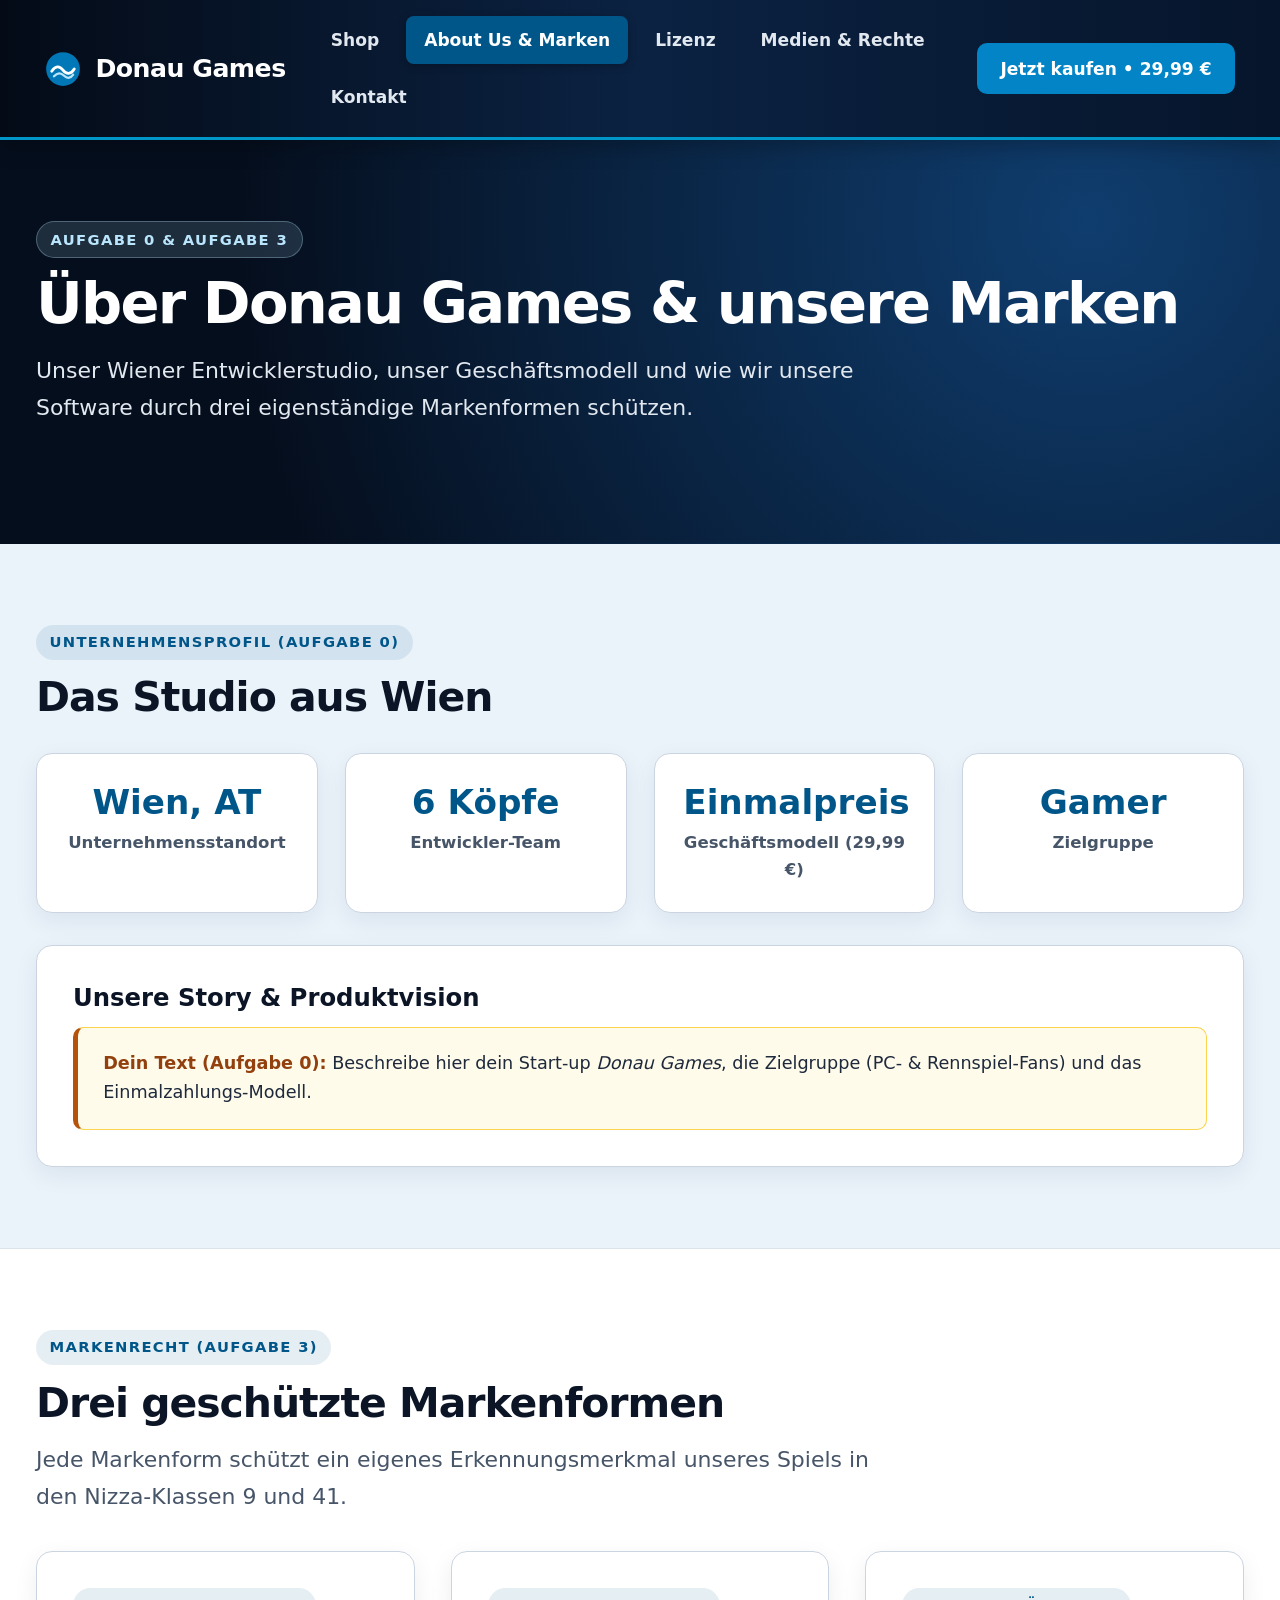
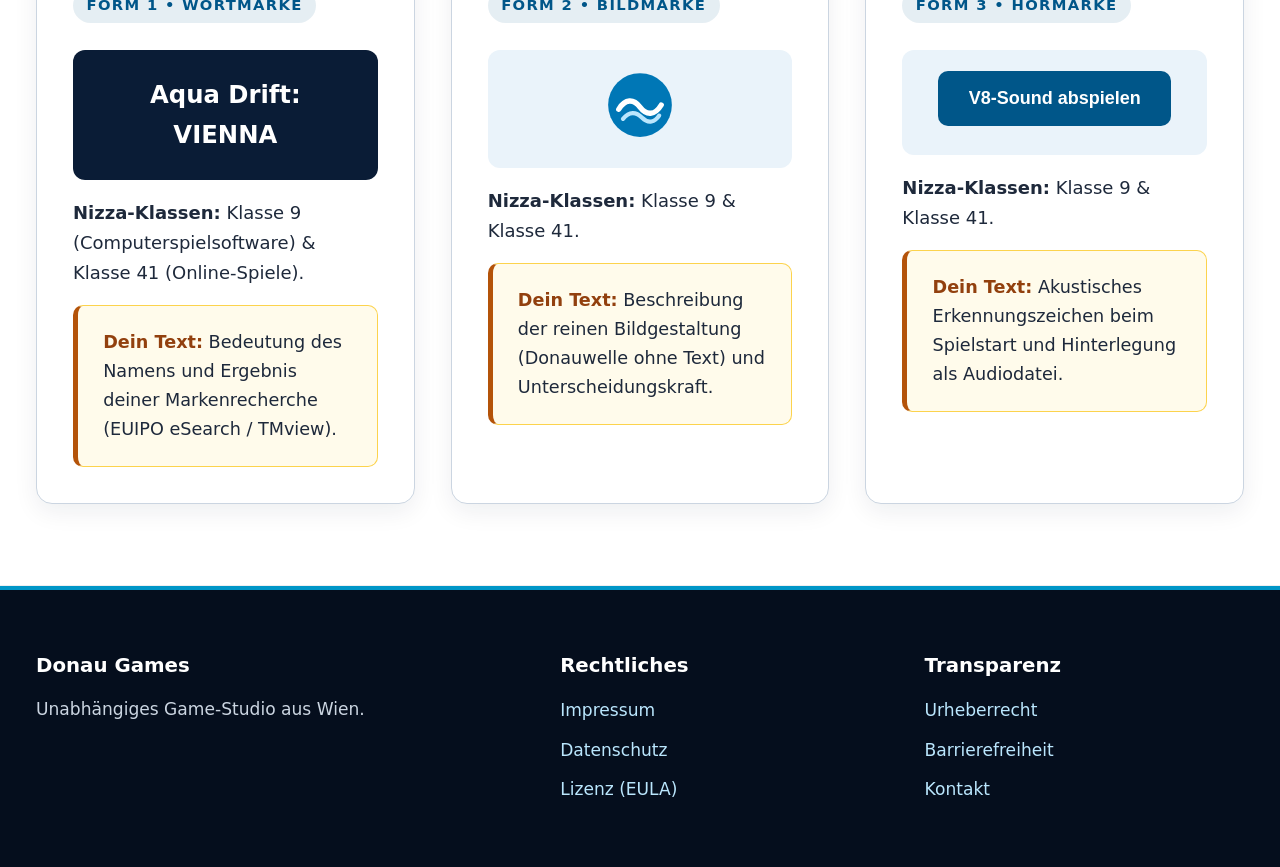
==== about.html @ ff4762a1 "Add files via upload" ====
<!DOCTYPE html>
<html lang="de">
<head>
    <meta charset="UTF-8">
    <meta name="viewport" content="width=device-width, initial-scale=1.0">
    <title>About Us & Marken – Donau Games</title>
    <link rel="stylesheet" href="style.css">
</head>
<body>
<a href="#main-content" class="skip-link">Direkt zum Hauptinhalt springen</a>

<header class="navbar">
    <div class="navbar-bar">
        <a href="index.html" class="brand">
            <svg width="36" height="36" viewBox="0 0 64 64" fill="none" aria-hidden="true"><circle cx="32" cy="32" r="30" fill="#0077b6"/><path d="M12 36C18 26 26 26 32 34C38 42 46 42 52 32" stroke="#ffffff" stroke-width="5" stroke-linecap="round"/><path d="M16 45C22 38 28 38 34 44C40 50 46 48 50 42" stroke="#bae6fd" stroke-width="4" stroke-linecap="round"/></svg>
            <span>Donau Games</span>
        </a>
        <nav aria-label="Hauptnavigation">
            <ul class="nav-menu">
                <li><a href="index.html">Shop</a></li>
                <li><a href="about.html" aria-current="page">About Us & Marken</a></li>
                <li><a href="lizenz.html">Lizenz</a></li>
                <li><a href="urheberrecht.html">Medien & Rechte</a></li>
                <li><a href="kontakt.html">Kontakt</a></li>
            </ul>
        </nav>
        <a href="index.html#checkout" class="nav-cta">Jetzt kaufen • 29,99 €</a>
    </div>
</header>

<main id="main-content">
    <!-- Band 1: Dunkler Kopfbereich -->
    <section class="band band-dark">
        <div class="inner">
            <span class="kicker">Aufgabe 0 & Aufgabe 3</span>
            <h1>Über Donau Games & unsere Marken</h1>
            <p class="lead">Unser Wiener Entwicklerstudio, unser Geschäftsmodell und wie wir unsere Software durch drei eigenständige Markenformen schützen.</p>
        </div>
    </section>

    <!-- Band 2: Eisblaues Studio-Profil -->
    <section class="band band-ice">
        <div class="inner">
            <span class="kicker">Unternehmensprofil (Aufgabe 0)</span>
            <h2>Das Studio aus Wien</h2>
            <div class="grid-4" style="margin: 1.75rem 0;">
                <div class="stat-card"><div class="stat-value">Wien, AT</div><div class="stat-label">Unternehmensstandort</div></div>
                <div class="stat-card"><div class="stat-value">6 Köpfe</div><div class="stat-label">Entwickler-Team</div></div>
                <div class="stat-card"><div class="stat-value">Einmalpreis</div><div class="stat-label">Geschäftsmodell (29,99 €)</div></div>
                <div class="stat-card"><div class="stat-value">Gamer</div><div class="stat-label">Zielgruppe</div></div>
            </div>
            <div class="card">
                <h3>Unsere Story & Produktvision</h3>
                <div class="legal-todo">
                    <strong>Dein Text (Aufgabe 0):</strong> Beschreibe hier dein Start-up <em>Donau Games</em>, die Zielgruppe (PC- & Rennspiel-Fans) und das Einmalzahlungs-Modell.
                </div>
            </div>
        </div>
    </section>

    <!-- Band 3: Weißer Marken-Showcase -->
    <section class="band band-white">
        <div class="inner">
            <span class="kicker">Markenrecht (Aufgabe 3)</span>
            <h2>Drei geschützte Markenformen</h2>
            <p class="lead">Jede Markenform schützt ein eigenes Erkennungsmerkmal unseres Spiels in den Nizza-Klassen 9 und 41.</p>

            <div class="grid-3">
                <article class="card">
                    <span class="kicker">Form 1 • Wortmarke</span>
                    <div style="background: var(--navy-900); color: #ffffff; padding: 1.4rem; border-radius: 12px; text-align: center; margin: 0.75rem 0 1rem;">
                        <strong style="font-size: 1.35rem;">Aqua Drift: VIENNA</strong>
                    </div>
                    <p><strong>Nizza-Klassen:</strong> Klasse 9 (Computerspielsoftware) & Klasse 41 (Online-Spiele).</p>
                    <div class="legal-todo"><strong>Dein Text:</strong> Bedeutung des Namens und Ergebnis deiner Markenrecherche (EUIPO eSearch / TMview).</div>
                </article>

                <article class="card">
                    <span class="kicker">Form 2 • Bildmarke</span>
                    <div style="background: var(--band-ice); padding: 1.15rem; border-radius: 12px; text-align: center; margin: 0.75rem 0 1rem;">
                        <svg width="68" height="68" viewBox="0 0 64 64" fill="none" role="img" aria-label="Bildmarke: Stilisierte blaue Welle">
                            <circle cx="32" cy="32" r="30" fill="#0077b6"/>
                            <path d="M12 36C18 26 26 26 32 34C38 42 46 42 52 32" stroke="#ffffff" stroke-width="5" stroke-linecap="round"/>
                            <path d="M16 45C22 38 28 38 34 44C40 50 46 48 50 42" stroke="#bae6fd" stroke-width="4" stroke-linecap="round"/>
                        </svg>
                    </div>
                    <p><strong>Nizza-Klassen:</strong> Klasse 9 & Klasse 41.</p>
                    <div class="legal-todo"><strong>Dein Text:</strong> Beschreibung der reinen Bildgestaltung (Donauwelle ohne Text) und Unterscheidungskraft.</div>
                </article>

                <article class="card">
                    <span class="kicker">Form 3 • Hörmarke</span>
                    <div style="background: var(--band-ice); padding: 1.15rem; border-radius: 12px; text-align: center; margin: 0.75rem 0 1rem;">
                        <button type="button" class="btn" onclick="playV8Sound()">V8-Sound abspielen</button>
                        <p id="sound-status" aria-live="polite" style="font-size: 0.85rem; margin: 0.45rem 0 0;"></p>
                    </div>
                    <p><strong>Nizza-Klassen:</strong> Klasse 9 & Klasse 41.</p>
                    <div class="legal-todo"><strong>Dein Text:</strong> Akustisches Erkennungszeichen beim Spielstart und Hinterlegung als Audiodatei.</div>
                </article>
            </div>
        </div>
    </section>
</main>

<footer>
    <div class="footer-grid">
        <div><h3>Donau Games</h3><p style="font-size: 0.95rem; margin: 0;">Unabhängiges Game-Studio aus Wien.</p></div>
        <div><h3>Rechtliches</h3><ul><li><a href="impressum.html">Impressum</a></li><li><a href="datenschutz.html">Datenschutz</a></li><li><a href="lizenz.html">Lizenz (EULA)</a></li></ul></div>
        <div><h3>Transparenz</h3><ul><li><a href="urheberrecht.html">Urheberrecht</a></li><li><a href="barrierefreiheit.html">Barrierefreiheit</a></li><li><a href="kontakt.html">Kontakt</a></li></ul></div>
    </div>
</footer>
<script src="script.js"></script>
</body>
</html>
---- style.css ----
:root {
  --navy-950: #050e1d;
  --navy-900: #0a1c36;
  --navy-800: #112d54;
  --primary: #005689;          /* WCAG AA konform (> 7:1 Kontrast) */
  --primary-dark: #003b5e;
  --accent-cyan: #0096c7;
  --gold: #d97706;

  /* Farbige Sektions-Hintergründe für klare visuelle Trennung */
  --band-white: #ffffff;
  --band-ice: #eaf3fa;
  --band-slate: #f1f5f9;
  --band-warm: #fef9ee;



  --text-dark: #0b1526;
  --text-body: #1e293b;
  --text-muted: #475569;
  --border: #cbd5e1;
  --radius-md: 16px;
  --radius-lg: 22px;
  --shadow-card: 0 8px 24px rgba(10, 28, 54, 0.07);
}

* {
  box-sizing: border-box;
}

html {
  scroll-behavior: smooth;
  font-size: 18px; /* Deutlich größere, angenehmere Basisschrift */
}

body {
  margin: 0;
  font-family: system-ui, -apple-system, "Segoe UI", Roboto, Helvetica, Arial, sans-serif;
  background-color: var(--band-white);
  color: var(--text-body);
  line-height: 1.65;
  overflow-x: hidden;
}

/* Skip Link (WCAG 2.4.1) */
.skip-link {
  position: absolute;
  top: -120px;
  left: 1rem;
  background: var(--gold);
  color: #ffffff;
  padding: 0.8rem 1.3rem;
  border-radius: 8px;
  font-weight: 700;
  text-decoration: none;
  z-index: 2000;
}
.skip-link:focus {
  top: 1rem;
}

a:focus, button:focus, input:focus, textarea:focus, select:focus {
  outline: 3px solid var(--gold);
  outline-offset: 3px;
}

/* --- VOLLE NAVBAR GANZ OBEN QUER DRÜBER --- */
.navbar {
  width: 100%;
  background: linear-gradient(90deg, #040b17 0%, #0b2242 50%, #06152b 100%);
  border-bottom: 3px solid var(--accent-cyan);
  position: sticky;
  top: 0;
  z-index: 1000;
  box-shadow: 0 6px 20px rgba(0, 0, 0, 0.25);
}

.navbar-bar {
  width: 100%;
  padding: 0.9rem 2.5rem;
  display: flex;
  align-items: center;
  justify-content: space-between;
  gap: 1.5rem;
}

@media (max-width: 920px) {
  .navbar-bar {
    flex-wrap: wrap;
    padding: 0.9rem 1.25rem;
  }
}

.brand {
  display: flex;
  align-items: center;
  gap: 0.8rem;
  text-decoration: none;
  color: #ffffff;
  font-weight: 900;
  font-size: 1.4rem;
  letter-spacing: -0.02em;
  flex-shrink: 0;
}

.nav-menu {
  list-style: none;
  margin: 0;
  padding: 0;
  display: flex;
  flex-wrap: wrap;
  align-items: center;
  gap: 0.5rem;
}

.nav-menu a {
  display: inline-block;
  color: #e2e8f0;
  text-decoration: none;
  font-weight: 600;
  font-size: 0.95rem;
  padding: 0.55rem 1rem;
  border-radius: 8px;
  transition: background-color 0.2s, color 0.2s;
}

.nav-menu a:hover {
  background-color: rgba(255, 255, 255, 0.14);
  color: #ffffff;
}

.nav-menu a[aria-current="page"] {
  background-color: var(--primary);
  color: #ffffff;
  box-shadow: 0 2px 8px rgba(0, 0, 0, 0.25);
}

.nav-cta {
  background-color: #0284c7;
  color: #ffffff;
  text-decoration: none;
  font-weight: 800;
  font-size: 0.95rem;
  padding: 0.65rem 1.3rem;
  border-radius: 10px;
  white-space: nowrap;
  transition: background-color 0.2s;
}
.nav-cta:hover {
  background-color: #0369a1;
}

/* --- FARBIGE ABSCHNITTS-BÄNDER (Color-Blocking) --- */
.band {
  width: 100%;
  padding: 4.5rem 2rem;
  border-bottom: 1px solid rgba(15, 23, 42, 0.07);
}

.band-white { background-color: var(--band-white); }
.band-ice   { background-color: var(--band-ice); }
.band-slate { background-color: var(--band-slate); }
.band-warm  { background-color: var(--band-warm); }
.band-dark  {
  background: radial-gradient(circle at 85% 20%, #0f3d6e 0%, var(--navy-950) 75%);
  color: #ffffff;
}

.inner {
  max-width: 1220px;
  margin: 0 auto;
}

/* --- GROSSE, KLARE TYPOGRAFIE --- */
.kicker {
  display: inline-block;
  font-size: 0.82rem;
  font-weight: 800;
  text-transform: uppercase;
  letter-spacing: 0.09em;
  color: var(--primary);
  background: rgba(0, 86, 137, 0.1);
  padding: 0.3rem 0.75rem;
  border-radius: 999px;
  margin-bottom: 0.75rem;
}

.band-dark .kicker {
  color: #bae6fd;
  background: rgba(186, 230, 253, 0.14);
  border: 1px solid rgba(186, 230, 253, 0.3);
}

h1 {
  font-size: clamp(2.4rem, 4.5vw, 3.8rem);
  font-weight: 900;
  line-height: 1.1;
  letter-spacing: -0.03em;
  margin: 0 0 1rem;
  color: var(--text-dark);
}

.band-dark h1 {
  color: #ffffff;
}

h2 {
  font-size: clamp(1.9rem, 3.2vw, 2.6rem);
  font-weight: 800;
  line-height: 1.18;
  letter-spacing: -0.025em;
  margin: 0 0 0.85rem;
  color: var(--text-dark);
}

h3 {
  font-size: 1.35rem;
  font-weight: 800;
  line-height: 1.3;
  margin: 0 0 0.65rem;
  color: var(--text-dark);
}

.lead {
  font-size: 1.22rem;
  color: var(--text-muted);
  max-width: 62ch;
  margin: 0 0 2rem;
}

.band-dark .lead {
  color: #e2e8f0;
}

/* --- HERO LAYOUT --- */
.hero-grid {
  display: grid;
  grid-template-columns: 1.15fr 0.95fr;
  gap: 3.5rem;
  align-items: center;
}

@media (max-width: 920px) {
  .hero-grid {
    grid-template-columns: 1fr;
  }
}

.pill-row {
  display: flex;
  flex-wrap: wrap;
  gap: 0.65rem;
  margin-bottom: 2rem;
}

.pill {
  background: rgba(255, 255, 255, 0.1);
  border: 1px solid rgba(255, 255, 255, 0.22);
  color: #f8fafc;
  padding: 0.45rem 0.95rem;
  border-radius: 999px;
  font-size: 0.9rem;
  font-weight: 600;
}

.buy-bar {
  display: inline-flex;
  flex-wrap: wrap;
  align-items: center;
  gap: 1.25rem;
  background: rgba(255, 255, 255, 0.08);
  border: 1px solid rgba(255, 255, 255, 0.2);
  padding: 1.1rem 1.5rem;
  border-radius: var(--radius-md);
}

.price-tag {
  font-size: 2.2rem;
  font-weight: 900;
  color: #ffffff;
  line-height: 1;
}

.price-tag span {
  display: block;
  font-size: 0.8rem;
  font-weight: 500;
  color: #cbd5e1;
  margin-top: 0.25rem;
}

.showcase-card {
  background: #06101f;
  border: 1px solid rgba(125, 211, 252, 0.35);
  border-radius: var(--radius-lg);
  padding: 1.1rem;
  box-shadow: 0 24px 50px rgba(0, 0, 0, 0.45);
}

/* --- GRIDS & VISUELLE KARTEN --- */
.grid-2 {
  display: grid;
  grid-template-columns: repeat(auto-fit, minmax(360px, 1fr));
  gap: 2rem;
}

.grid-3 {
  display: grid;
  grid-template-columns: repeat(auto-fit, minmax(300px, 1fr));
  gap: 2rem;
}

.grid-4 {
  display: grid;
  grid-template-columns: repeat(auto-fit, minmax(240px, 1fr));
  gap: 1.5rem;
}

.card {
  background: #ffffff;
  border: 1px solid var(--border);
  border-radius: var(--radius-md);
  padding: 2rem;
  box-shadow: var(--shadow-card);
}

.step-badge {
  display: inline-flex;
  align-items: center;
  justify-content: center;
  width: 44px;
  height: 44px;
  border-radius: 12px;
  background: var(--primary);
  color: #ffffff;
  font-weight: 900;
  font-size: 1.1rem;
  margin-bottom: 1rem;
}

.stat-card {
  background: #ffffff;
  border: 1px solid var(--border);
  border-radius: var(--radius-md);
  padding: 1.6rem;
  box-shadow: var(--shadow-card);
  text-align: center;
}

.stat-value {
  font-size: 1.9rem;
  font-weight: 900;
  color: var(--primary);
  line-height: 1.15;
}

.stat-label {
  font-size: 0.92rem;
  color: var(--text-muted);
  font-weight: 600;
  margin-top: 0.35rem;
}

/* --- TABS --- */
.tabs-bar {
  display: flex;
  flex-wrap: wrap;
  gap: 0.65rem;
  margin-bottom: 1.75rem;
}

.tab-btn {
  background: #ffffff;
  border: 2px solid var(--border);
  color: var(--text-dark);
  padding: 0.75rem 1.35rem;
  border-radius: 10px;
  font-weight: 700;
  font-size: 0.98rem;
  cursor: pointer;
}

.tab-btn[aria-selected="true"] {
  background: var(--primary);
  color: #ffffff;
  border-color: var(--primary);
}

.tab-panel { display: none; }
.tab-panel.active { display: block; }

/* --- BUTTONS --- */
.btn {
  display: inline-flex;
  align-items: center;
  justify-content: center;
  background-color: var(--primary);
  color: #ffffff;
  border: 2px solid transparent;
  padding: 0.85rem 1.6rem;
  font-size: 1rem;
  font-weight: 700;
  border-radius: 10px;
  cursor: pointer;
  text-decoration: none;
}
.btn:hover { background-color: var(--primary-dark); }

.btn-accent { background-color: #0284c7; color: #ffffff; }
.btn-accent:hover { background-color: #0369a1; }

.btn-outline {
  background: #ffffff;
  color: var(--primary);
  border: 2px solid var(--primary);
}
.btn-outline:hover { background: #e0f2fe; }

.btn-ghost-light {
  background: rgba(255, 255, 255, 0.12);
  color: #ffffff;
  border: 1.5px solid rgba(255, 255, 255, 0.6);
}
.btn-ghost-light:hover { background: rgba(255, 255, 255, 0.22); }

/* --- RECHTSTEXT-PLATZHALTER --- */
.legal-todo {
  background-color: #fffbeb;
  border: 1.5px solid #fcd34d;
  border-left: 5px solid #b45309;
  padding: 1.2rem 1.4rem;
  border-radius: 10px;
  margin-top: 0.75rem;
  font-size: 0.98rem;
}
.legal-todo strong { color: #92400e; }

/* --- CHECKOUT & FORMULARE --- */
.checkout-wrap {
  display: grid;
  grid-template-columns: 1.35fr 0.85fr;
  gap: 2.25rem;
  align-items: start;
}
@media (max-width: 880px) {
  .checkout-wrap { grid-template-columns: 1fr; }
}

.form-group { margin-bottom: 1.3rem; }

label {
  display: block;
  font-weight: 700;
  font-size: 0.98rem;
  color: var(--text-dark);
  margin-bottom: 0.45rem;
}

input[type="text"], input[type="email"], textarea, select {
  width: 100%;
  padding: 0.85rem 1rem;
  border: 1.5px solid #94a3b8;
  border-radius: 10px;
  font-size: 1rem;
  font-family: inherit;
  background: #ffffff;
  color: var(--text-dark);
}

.checkbox-row {
  display: flex;
  align-items: flex-start;
  gap: 0.75rem;
  margin: 0.9rem 0;
}
.checkbox-row input {
  margin-top: 0.3rem;
  width: 1.2rem;
  height: 1.2rem;
  flex-shrink: 0;
}
.checkbox-row label { font-weight: 500; margin: 0; }

.order-box {
  background: var(--band-ice);
  border: 2px solid #bae6fd;
  border-radius: var(--radius-md);
  padding: 1.75rem;
}
.order-line {
  display: flex;
  justify-content: space-between;
  padding: 0.65rem 0;
  border-bottom: 1px solid #cbd5e1;
}
.order-total {
  display: flex;
  justify-content: space-between;
  padding-top: 1rem;
  font-size: 1.35rem;
  font-weight: 900;
  color: var(--text-dark);
}

/* --- FOOTER --- */
footer {
  width: 100%;
  background-color: var(--navy-950);
  color: #cbd5e1;
  padding: 3.5rem 2rem;
  border-top: 4px solid var(--accent-cyan);
}

.footer-grid {
  max-width: 1220px;
  margin: 0 auto;
  display: grid;
  grid-template-columns: 1.5fr 1fr 1fr;
  gap: 2.5rem;
}
@media (max-width: 780px) {
  .footer-grid { grid-template-columns: 1fr; }
}

footer h3 { color: #ffffff; font-size: 1.1rem; margin: 0 0 0.9rem; }
footer ul { list-style: none; padding: 0; margin: 0; display: grid; gap: 0.55rem; }
footer a { color: #bae6fd; text-decoration: none; font-size: 0.95rem; }
footer a:hover { text-decoration: underline; color: #ffffff; }

/* --- COOKIE BANNER --- */
.cookie-banner {
  position: fixed;
  bottom: 1.25rem;
  left: 1.25rem;
  right: 1.25rem;
  max-width: 1180px;
  margin: 0 auto;
  background: var(--navy-900);
  color: #ffffff;
  padding: 1.35rem 1.85rem;
  border-radius: var(--radius-md);
  border: 2px solid var(--accent-cyan);
  box-shadow: 0 20px 45px rgba(0, 0, 0, 0.4);
  z-index: 1500;
}
.cookie-inner {
  display: flex;
  flex-wrap: wrap;
  justify-content: space-between;
  align-items: center;
  gap: 1rem;
}
.hidden { display: none !important; }
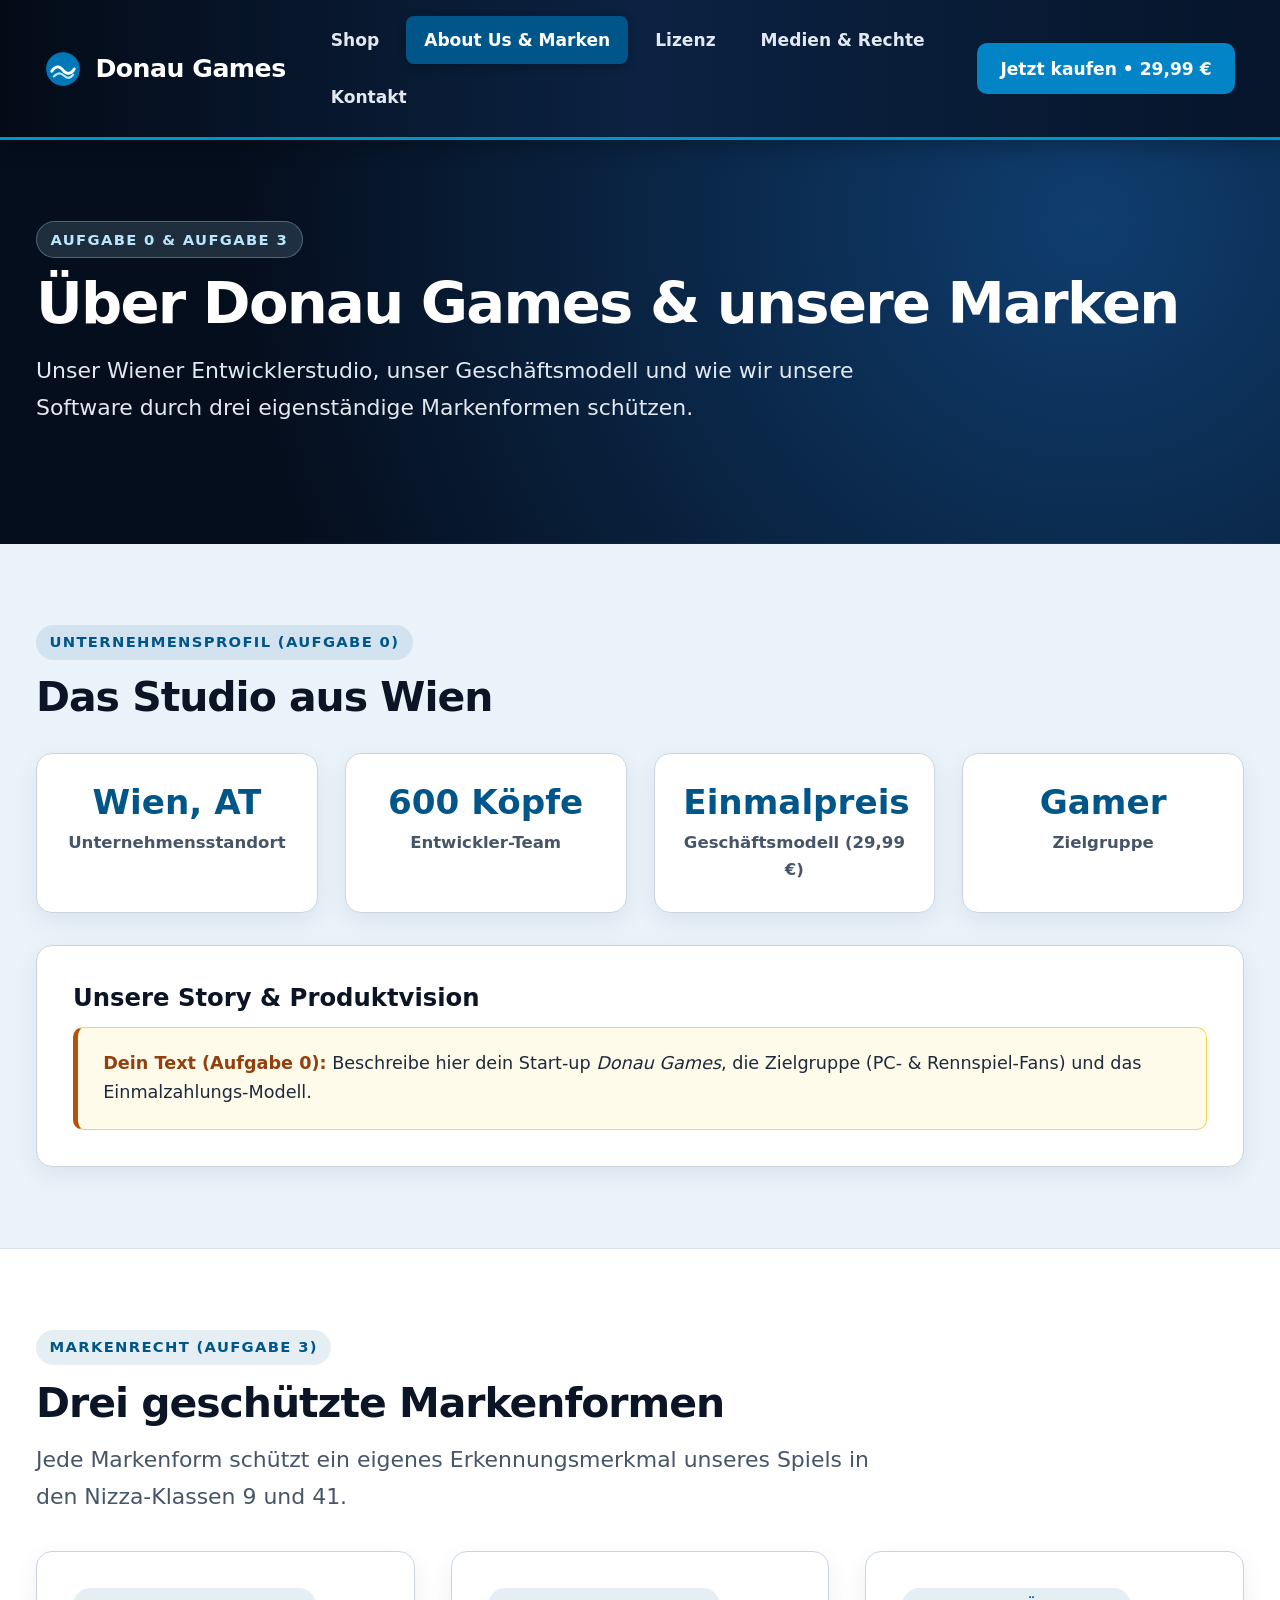
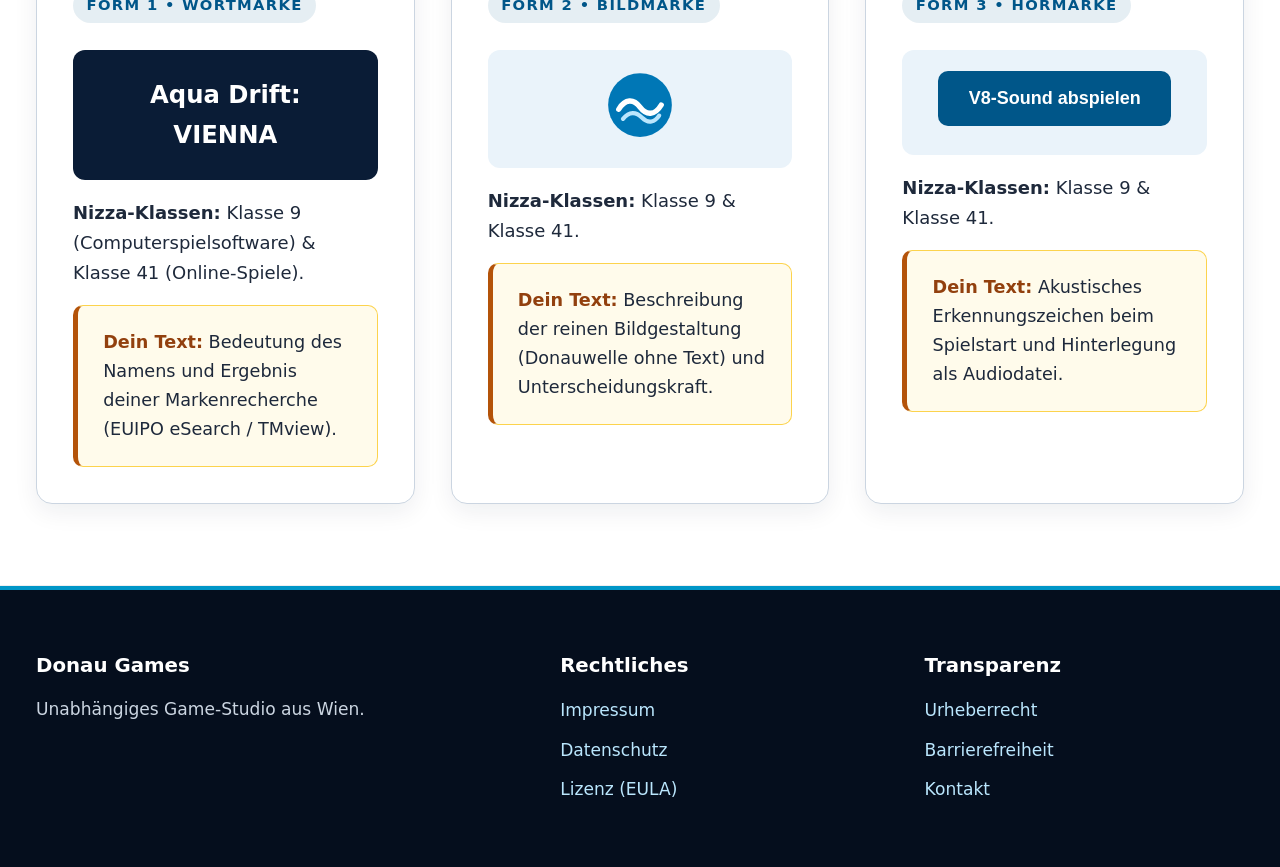
==== commit 4318ef95: "Add files via upload" ====
--- a/about.html
+++ b/about.html
@@ -45,7 +45,7 @@
             <h2>Das Studio aus Wien</h2>
             <div class="grid-4" style="margin: 1.75rem 0;">
                 <div class="stat-card"><div class="stat-value">Wien, AT</div><div class="stat-label">Unternehmensstandort</div></div>
-                <div class="stat-card"><div class="stat-value">6 Köpfe</div><div class="stat-label">Entwickler-Team</div></div>
+                <div class="stat-card"><div class="stat-value">600 Köpfe</div><div class="stat-label">Entwickler-Team</div></div>
                 <div class="stat-card"><div class="stat-value">Einmalpreis</div><div class="stat-label">Geschäftsmodell (29,99 €)</div></div>
                 <div class="stat-card"><div class="stat-value">Gamer</div><div class="stat-label">Zielgruppe</div></div>
             </div>
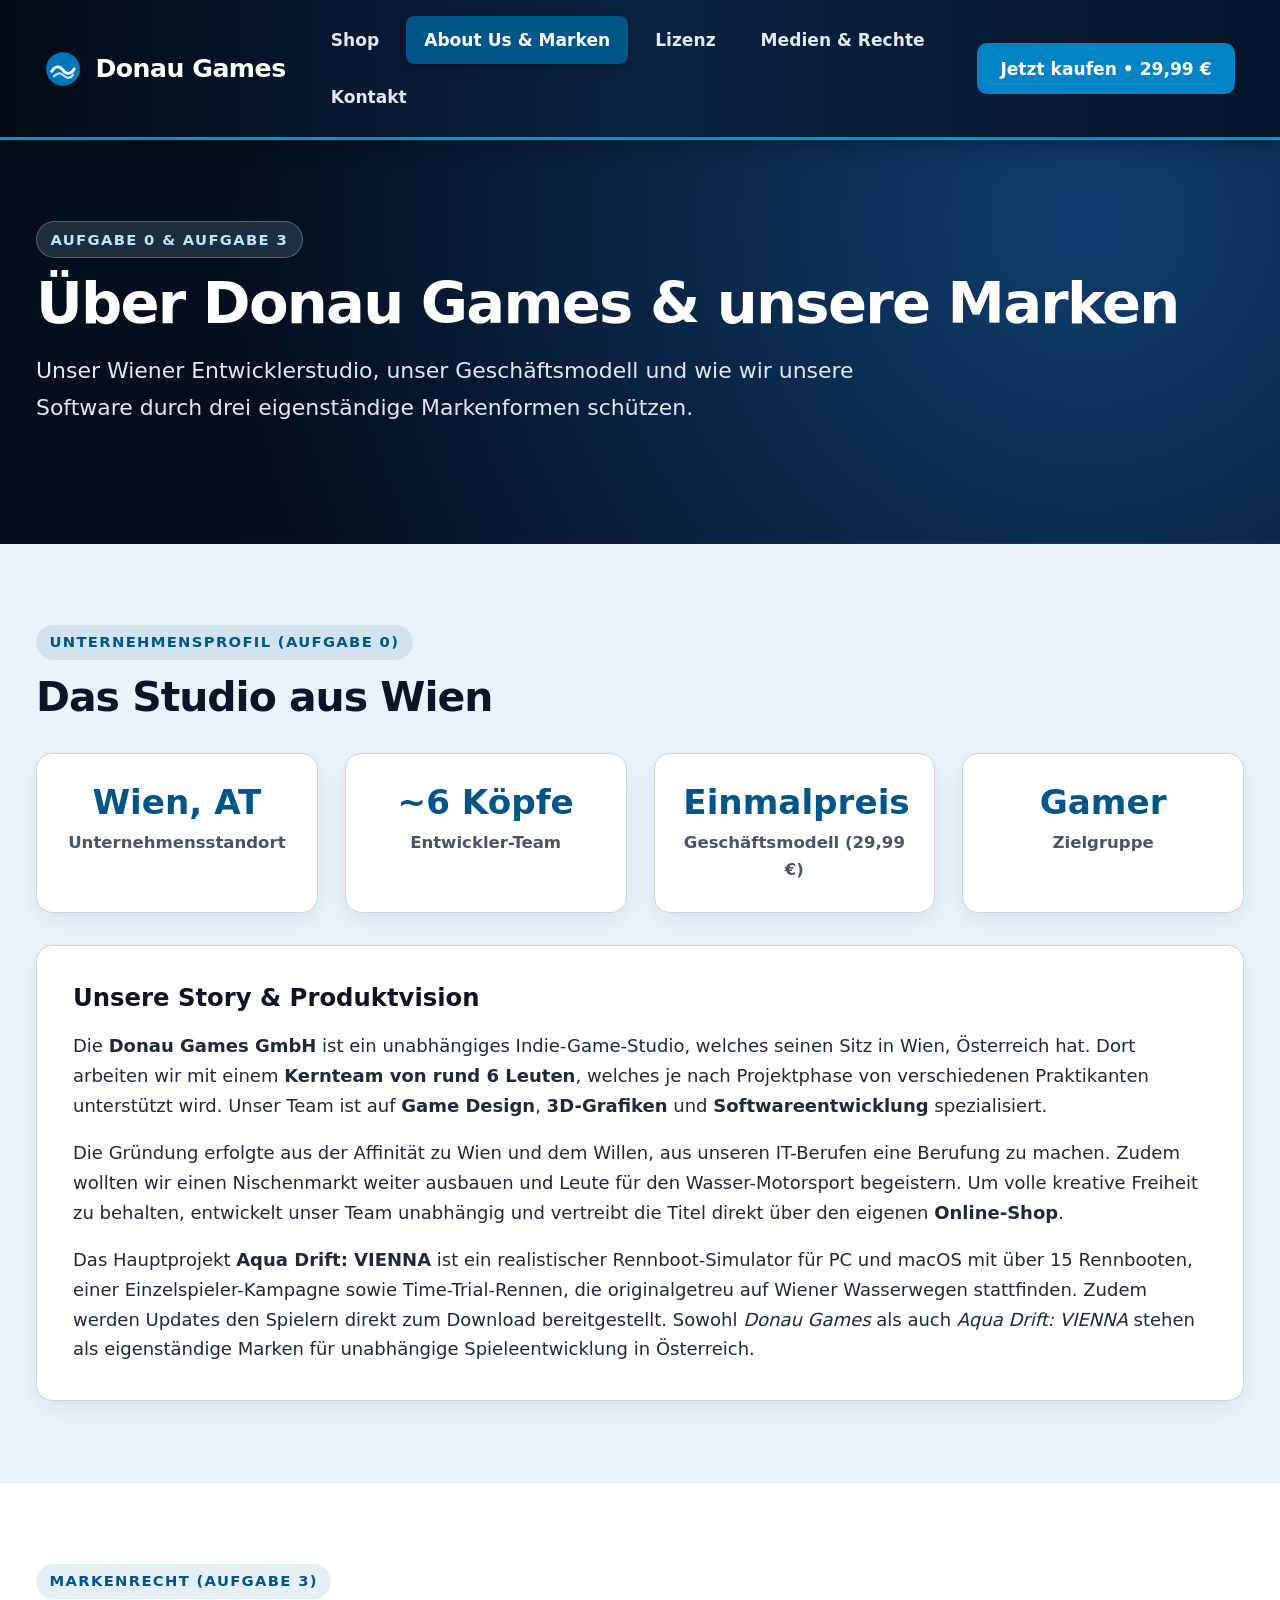
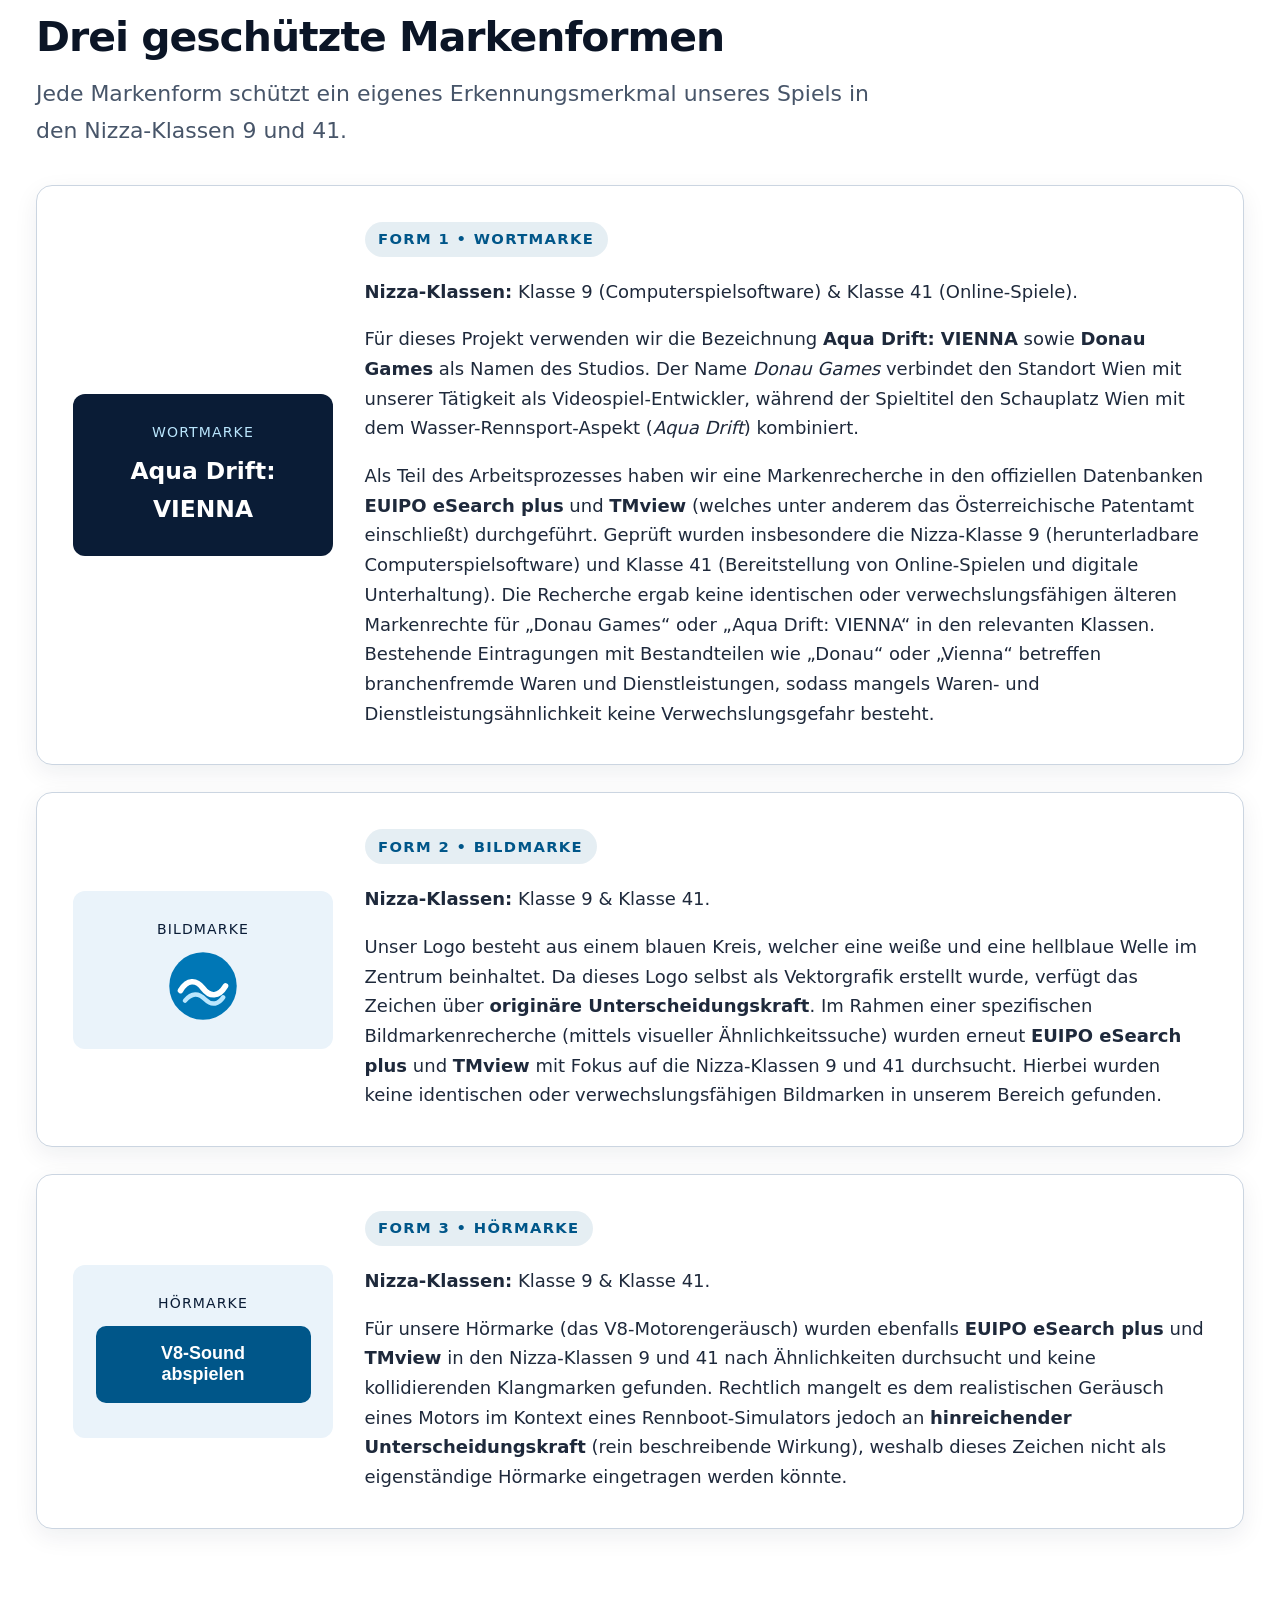
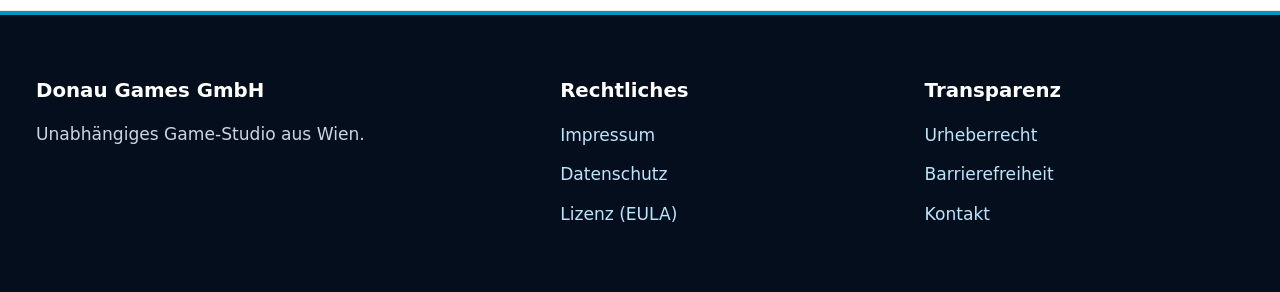
==== commit 98b5d272: "Add files via upload" ====
--- a/about.html
+++ b/about.html
@@ -3,8 +3,37 @@
 <head>
     <meta charset="UTF-8">
     <meta name="viewport" content="width=device-width, initial-scale=1.0">
-    <title>About Us & Marken – Donau Games</title>
+    <title>About Us & Marken – Donau Games GmbH</title>
     <link rel="stylesheet" href="style.css">
+    <style>
+        .marken-stack {
+            display: flex;
+            flex-direction: column;
+            gap: 1.5rem;
+            margin-top: 1.75rem;
+        }
+        .marken-row {
+            display: grid;
+            grid-template-columns: 260px 1fr;
+            gap: 1.75rem;
+            align-items: center;
+        }
+        .marken-preview {
+            border-radius: 12px;
+            padding: 1.5rem 1.25rem;
+            text-align: center;
+            display: flex;
+            flex-direction: column;
+            align-items: center;
+            justify-content: center;
+            min-height: 140px;
+        }
+        @media (max-width: 760px) {
+            .marken-row {
+                grid-template-columns: 1fr;
+            }
+        }
+    </style>
 </head>
 <body>
 <a href="#main-content" class="skip-link">Direkt zum Hauptinhalt springen</a>
@@ -45,57 +74,70 @@
             <h2>Das Studio aus Wien</h2>
             <div class="grid-4" style="margin: 1.75rem 0;">
                 <div class="stat-card"><div class="stat-value">Wien, AT</div><div class="stat-label">Unternehmensstandort</div></div>
-                <div class="stat-card"><div class="stat-value">600 Köpfe</div><div class="stat-label">Entwickler-Team</div></div>
+                <div class="stat-card"><div class="stat-value">~6 Köpfe</div><div class="stat-label">Entwickler-Team</div></div>
                 <div class="stat-card"><div class="stat-value">Einmalpreis</div><div class="stat-label">Geschäftsmodell (29,99 €)</div></div>
                 <div class="stat-card"><div class="stat-value">Gamer</div><div class="stat-label">Zielgruppe</div></div>
             </div>
             <div class="card">
                 <h3>Unsere Story & Produktvision</h3>
-                <div class="legal-todo">
-                    <strong>Dein Text (Aufgabe 0):</strong> Beschreibe hier dein Start-up <em>Donau Games</em>, die Zielgruppe (PC- & Rennspiel-Fans) und das Einmalzahlungs-Modell.
-                </div>
+                <p>Die <strong>Donau Games GmbH</strong> ist ein unabhängiges Indie-Game-Studio, welches seinen Sitz in Wien, Österreich hat. Dort arbeiten wir mit einem <strong>Kernteam von rund 6 Leuten</strong>, welches je nach Projektphase von verschiedenen Praktikanten unterstützt wird. Unser Team ist auf <strong>Game Design</strong>, <strong>3D-Grafiken</strong> und <strong>Softwareentwicklung</strong> spezialisiert.</p>
+                <p>Die Gründung erfolgte aus der Affinität zu Wien und dem Willen, aus unseren IT-Berufen eine Berufung zu machen. Zudem wollten wir einen Nischenmarkt weiter ausbauen und Leute für den Wasser-Motorsport begeistern. Um volle kreative Freiheit zu behalten, entwickelt unser Team unabhängig und vertreibt die Titel direkt über den eigenen <strong>Online-Shop</strong>.</p>
+                <p style="margin-bottom: 0;">Das Hauptprojekt <strong>Aqua Drift: VIENNA</strong> ist ein realistischer Rennboot-Simulator für PC und macOS mit über 15 Rennbooten, einer Einzelspieler-Kampagne sowie Time-Trial-Rennen, die originalgetreu auf Wiener Wasserwegen stattfinden. Zudem werden Updates den Spielern direkt zum Download bereitgestellt. Sowohl <em>Donau Games</em> als auch <em>Aqua Drift: VIENNA</em> stehen als eigenständige Marken für unabhängige Spieleentwicklung in Österreich.</p>
             </div>
         </div>
     </section>
 
-    <!-- Band 3: Weißer Marken-Showcase -->
+    <!-- Band 3: Weißer Marken-Showcase in Reihenform -->
     <section class="band band-white">
         <div class="inner">
             <span class="kicker">Markenrecht (Aufgabe 3)</span>
             <h2>Drei geschützte Markenformen</h2>
             <p class="lead">Jede Markenform schützt ein eigenes Erkennungsmerkmal unseres Spiels in den Nizza-Klassen 9 und 41.</p>
 
-            <div class="grid-3">
-                <article class="card">
-                    <span class="kicker">Form 1 • Wortmarke</span>
-                    <div style="background: var(--navy-900); color: #ffffff; padding: 1.4rem; border-radius: 12px; text-align: center; margin: 0.75rem 0 1rem;">
-                        <strong style="font-size: 1.35rem;">Aqua Drift: VIENNA</strong>
+            <div class="marken-stack">
+                <!-- Reihe 1: Wortmarke -->
+                <article class="card marken-row">
+                    <div class="marken-preview" style="background: var(--navy-900); color: #ffffff;">
+                        <span style="font-size: 0.78rem; text-transform: uppercase; letter-spacing: 0.08em; color: #bae6fd; margin-bottom: 0.4rem;">Wortmarke</span>
+                        <strong style="font-size: 1.3rem;">Aqua Drift: VIENNA</strong>
                     </div>
-                    <p><strong>Nizza-Klassen:</strong> Klasse 9 (Computerspielsoftware) & Klasse 41 (Online-Spiele).</p>
-                    <div class="legal-todo"><strong>Dein Text:</strong> Bedeutung des Namens und Ergebnis deiner Markenrecherche (EUIPO eSearch / TMview).</div>
+                    <div>
+                        <span class="kicker">Form 1 • Wortmarke</span>
+                        <p style="margin: 0.35rem 0 0.75rem;"><strong>Nizza-Klassen:</strong> Klasse 9 (Computerspielsoftware) & Klasse 41 (Online-Spiele).</p>
+                        <p>Für dieses Projekt verwenden wir die Bezeichnung <strong>Aqua Drift: VIENNA</strong> sowie <strong>Donau Games</strong> als Namen des Studios. Der Name <em>Donau Games</em> verbindet den Standort Wien mit unserer Tätigkeit als Videospiel-Entwickler, während der Spieltitel den Schauplatz Wien mit dem Wasser-Rennsport-Aspekt (<em>Aqua Drift</em>) kombiniert.</p>
+                        <p style="margin-bottom: 0;">Als Teil des Arbeitsprozesses haben wir eine Markenrecherche in den offiziellen Datenbanken <strong>EUIPO eSearch plus</strong> und <strong>TMview</strong> (welches unter anderem das Österreichische Patentamt einschließt) durchgeführt. Geprüft wurden insbesondere die Nizza-Klasse 9 (herunterladbare Computerspielsoftware) und Klasse 41 (Bereitstellung von Online-Spielen und digitale Unterhaltung). Die Recherche ergab keine identischen oder verwechslungsfähigen älteren Markenrechte für „Donau Games“ oder „Aqua Drift: VIENNA“ in den relevanten Klassen. Bestehende Eintragungen mit Bestandteilen wie „Donau“ oder „Vienna“ betreffen branchenfremde Waren und Dienstleistungen, sodass mangels Waren- und Dienstleistungsähnlichkeit keine Verwechslungsgefahr besteht.</p>
+                    </div>
                 </article>
 
-                <article class="card">
-                    <span class="kicker">Form 2 • Bildmarke</span>
-                    <div style="background: var(--band-ice); padding: 1.15rem; border-radius: 12px; text-align: center; margin: 0.75rem 0 1rem;">
-                        <svg width="68" height="68" viewBox="0 0 64 64" fill="none" role="img" aria-label="Bildmarke: Stilisierte blaue Welle">
+                <!-- Reihe 2: Bildmarke -->
+                <article class="card marken-row">
+                    <div class="marken-preview" style="background: var(--band-ice);">
+                        <span style="font-size: 0.78rem; text-transform: uppercase; letter-spacing: 0.08em; color: var(--navy-900); margin-bottom: 0.5rem;">Bildmarke</span>
+                        <svg width="72" height="72" viewBox="0 0 64 64" fill="none" role="img" aria-label="Bildmarke: Stilisierte blaue Welle">
                             <circle cx="32" cy="32" r="30" fill="#0077b6"/>
                             <path d="M12 36C18 26 26 26 32 34C38 42 46 42 52 32" stroke="#ffffff" stroke-width="5" stroke-linecap="round"/>
                             <path d="M16 45C22 38 28 38 34 44C40 50 46 48 50 42" stroke="#bae6fd" stroke-width="4" stroke-linecap="round"/>
                         </svg>
                     </div>
-                    <p><strong>Nizza-Klassen:</strong> Klasse 9 & Klasse 41.</p>
-                    <div class="legal-todo"><strong>Dein Text:</strong> Beschreibung der reinen Bildgestaltung (Donauwelle ohne Text) und Unterscheidungskraft.</div>
+                    <div>
+                        <span class="kicker">Form 2 • Bildmarke</span>
+                        <p style="margin: 0.35rem 0 0.75rem;"><strong>Nizza-Klassen:</strong> Klasse 9 & Klasse 41.</p>
+                        <p style="margin-bottom: 0;">Unser Logo besteht aus einem blauen Kreis, welcher eine weiße und eine hellblaue Welle im Zentrum beinhaltet. Da dieses Logo selbst als Vektorgrafik erstellt wurde, verfügt das Zeichen über <strong>originäre Unterscheidungskraft</strong>. Im Rahmen einer spezifischen Bildmarkenrecherche (mittels visueller Ähnlichkeitssuche) wurden erneut <strong>EUIPO eSearch plus</strong> und <strong>TMview</strong> mit Fokus auf die Nizza-Klassen 9 und 41 durchsucht. Hierbei wurden keine identischen oder verwechslungsfähigen Bildmarken in unserem Bereich gefunden.</p>
+                    </div>
                 </article>
 
-                <article class="card">
-                    <span class="kicker">Form 3 • Hörmarke</span>
-                    <div style="background: var(--band-ice); padding: 1.15rem; border-radius: 12px; text-align: center; margin: 0.75rem 0 1rem;">
+                <!-- Reihe 3: Hörmarke -->
+                <article class="card marken-row">
+                    <div class="marken-preview" style="background: var(--band-ice);">
+                        <span style="font-size: 0.78rem; text-transform: uppercase; letter-spacing: 0.08em; color: var(--navy-900); margin-bottom: 0.6rem;">Hörmarke</span>
                         <button type="button" class="btn" onclick="playV8Sound()">V8-Sound abspielen</button>
                         <p id="sound-status" aria-live="polite" style="font-size: 0.85rem; margin: 0.45rem 0 0;"></p>
                     </div>
-                    <p><strong>Nizza-Klassen:</strong> Klasse 9 & Klasse 41.</p>
-                    <div class="legal-todo"><strong>Dein Text:</strong> Akustisches Erkennungszeichen beim Spielstart und Hinterlegung als Audiodatei.</div>
+                    <div>
+                        <span class="kicker">Form 3 • Hörmarke</span>
+                        <p style="margin: 0.35rem 0 0.75rem;"><strong>Nizza-Klassen:</strong> Klasse 9 & Klasse 41.</p>
+                        <p style="margin-bottom: 0;">Für unsere Hörmarke (das V8-Motorengeräusch) wurden ebenfalls <strong>EUIPO eSearch plus</strong> und <strong>TMview</strong> in den Nizza-Klassen 9 und 41 nach Ähnlichkeiten durchsucht und keine kollidierenden Klangmarken gefunden. Rechtlich mangelt es dem realistischen Geräusch eines Motors im Kontext eines Rennboot-Simulators jedoch an <strong>hinreichender Unterscheidungskraft</strong> (rein beschreibende Wirkung), weshalb dieses Zeichen nicht als eigenständige Hörmarke eingetragen werden könnte.</p>
+                    </div>
                 </article>
             </div>
         </div>
@@ -104,7 +146,7 @@
 
 <footer>
     <div class="footer-grid">
-        <div><h3>Donau Games</h3><p style="font-size: 0.95rem; margin: 0;">Unabhängiges Game-Studio aus Wien.</p></div>
+        <div><h3>Donau Games GmbH</h3><p style="font-size: 0.95rem; margin: 0;">Unabhängiges Game-Studio aus Wien.</p></div>
         <div><h3>Rechtliches</h3><ul><li><a href="impressum.html">Impressum</a></li><li><a href="datenschutz.html">Datenschutz</a></li><li><a href="lizenz.html">Lizenz (EULA)</a></li></ul></div>
         <div><h3>Transparenz</h3><ul><li><a href="urheberrecht.html">Urheberrecht</a></li><li><a href="barrierefreiheit.html">Barrierefreiheit</a></li><li><a href="kontakt.html">Kontakt</a></li></ul></div>
     </div>
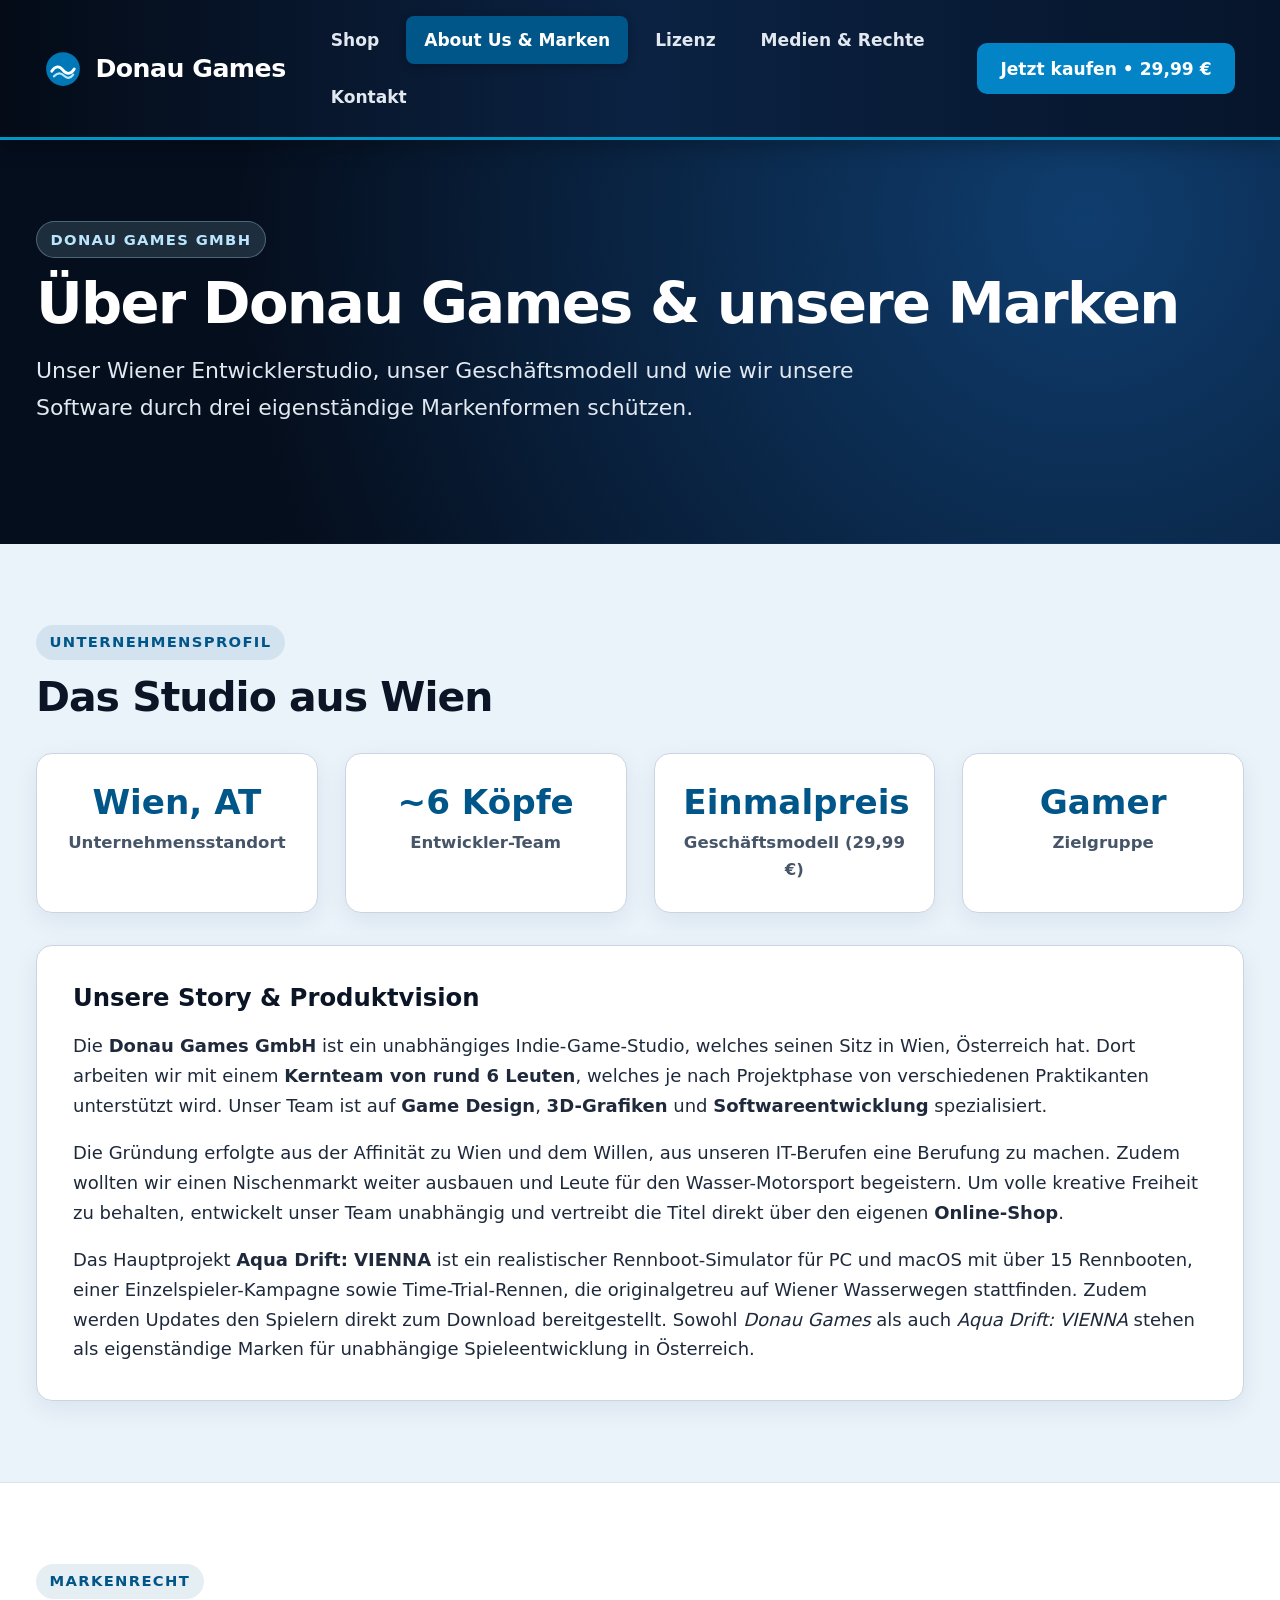
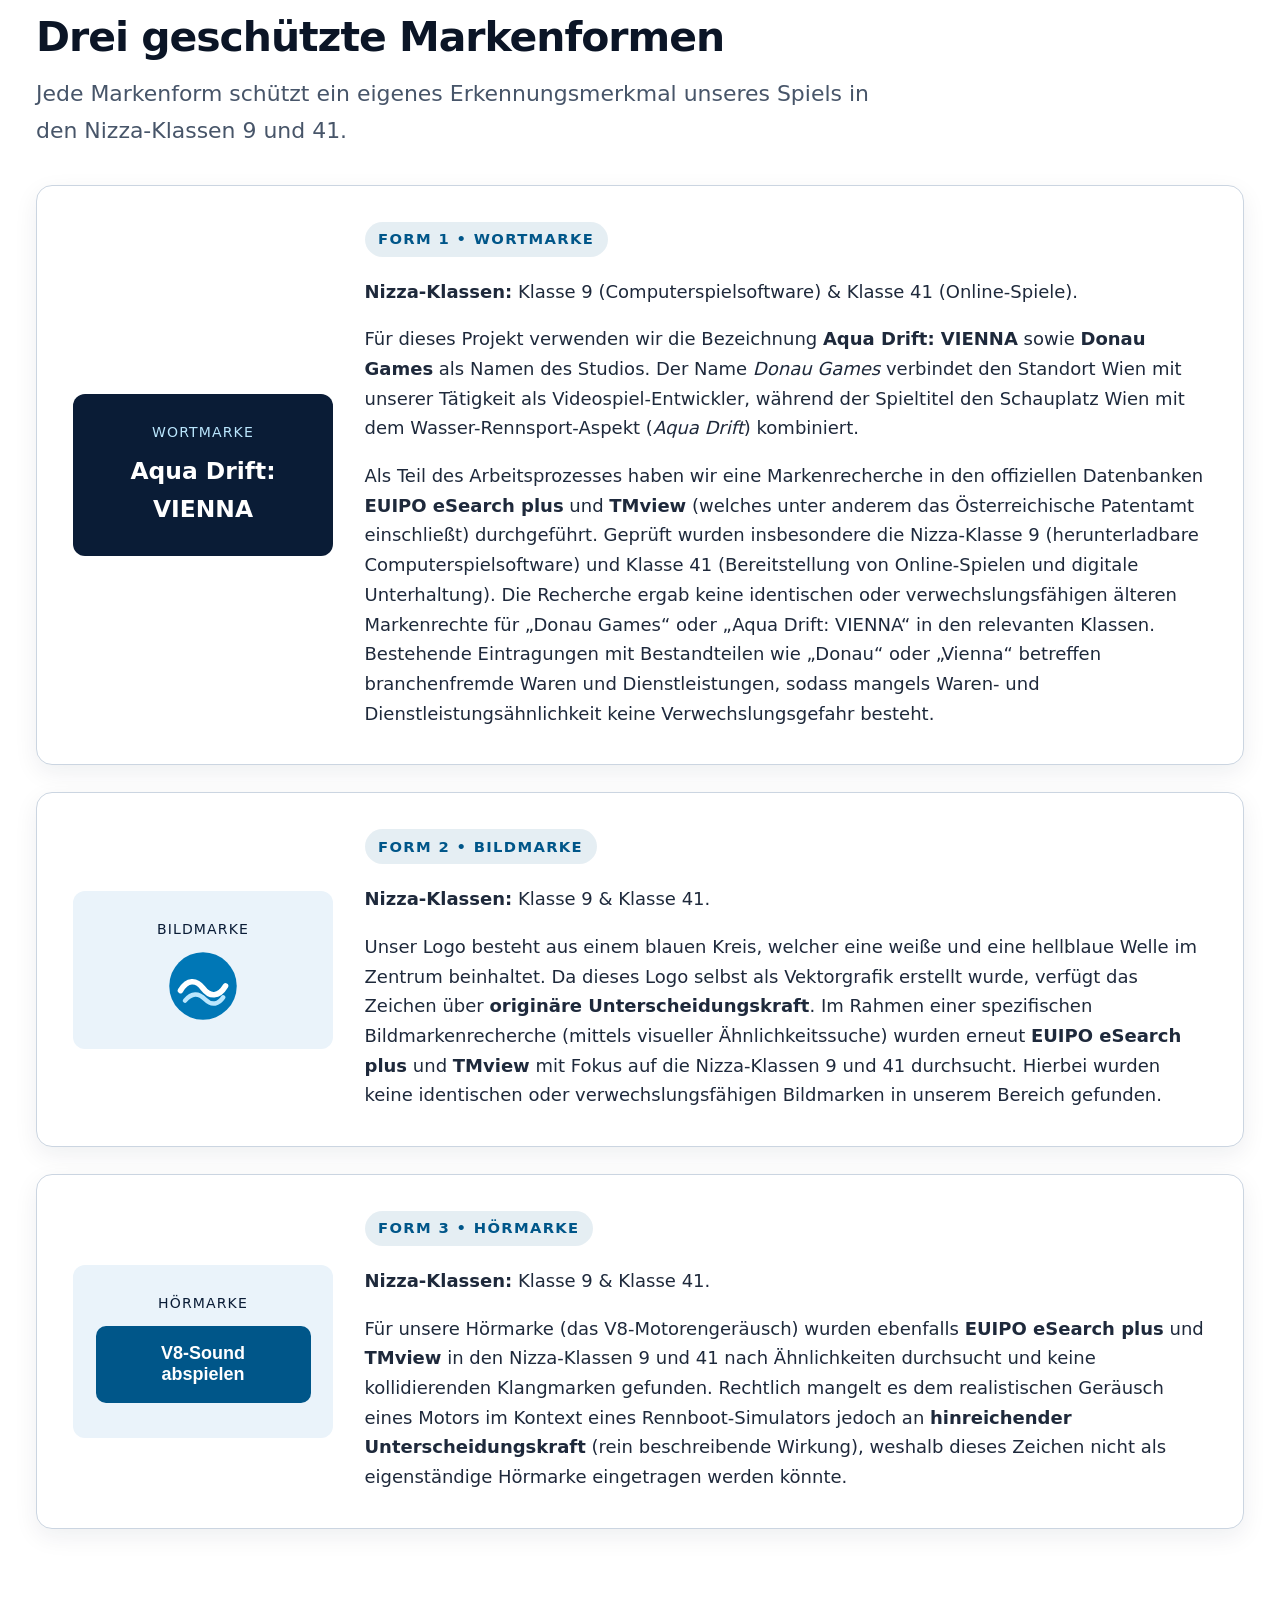
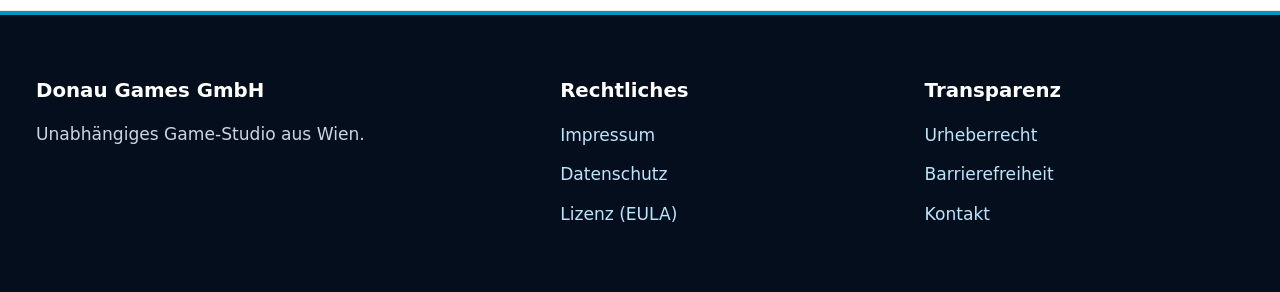
==== commit a1e69732: "Add files via upload" ====
--- a/about.html
+++ b/about.html
@@ -61,7 +61,7 @@
     <!-- Band 1: Dunkler Kopfbereich -->
     <section class="band band-dark">
         <div class="inner">
-            <span class="kicker">Aufgabe 0 & Aufgabe 3</span>
+            <span class="kicker">Donau Games GmbH</span>
             <h1>Über Donau Games & unsere Marken</h1>
             <p class="lead">Unser Wiener Entwicklerstudio, unser Geschäftsmodell und wie wir unsere Software durch drei eigenständige Markenformen schützen.</p>
         </div>
@@ -70,7 +70,7 @@
     <!-- Band 2: Eisblaues Studio-Profil -->
     <section class="band band-ice">
         <div class="inner">
-            <span class="kicker">Unternehmensprofil (Aufgabe 0)</span>
+            <span class="kicker">Unternehmensprofil</span>
             <h2>Das Studio aus Wien</h2>
             <div class="grid-4" style="margin: 1.75rem 0;">
                 <div class="stat-card"><div class="stat-value">Wien, AT</div><div class="stat-label">Unternehmensstandort</div></div>
@@ -90,7 +90,7 @@
     <!-- Band 3: Weißer Marken-Showcase in Reihenform -->
     <section class="band band-white">
         <div class="inner">
-            <span class="kicker">Markenrecht (Aufgabe 3)</span>
+            <span class="kicker">Markenrecht</span>
             <h2>Drei geschützte Markenformen</h2>
             <p class="lead">Jede Markenform schützt ein eigenes Erkennungsmerkmal unseres Spiels in den Nizza-Klassen 9 und 41.</p>
 
